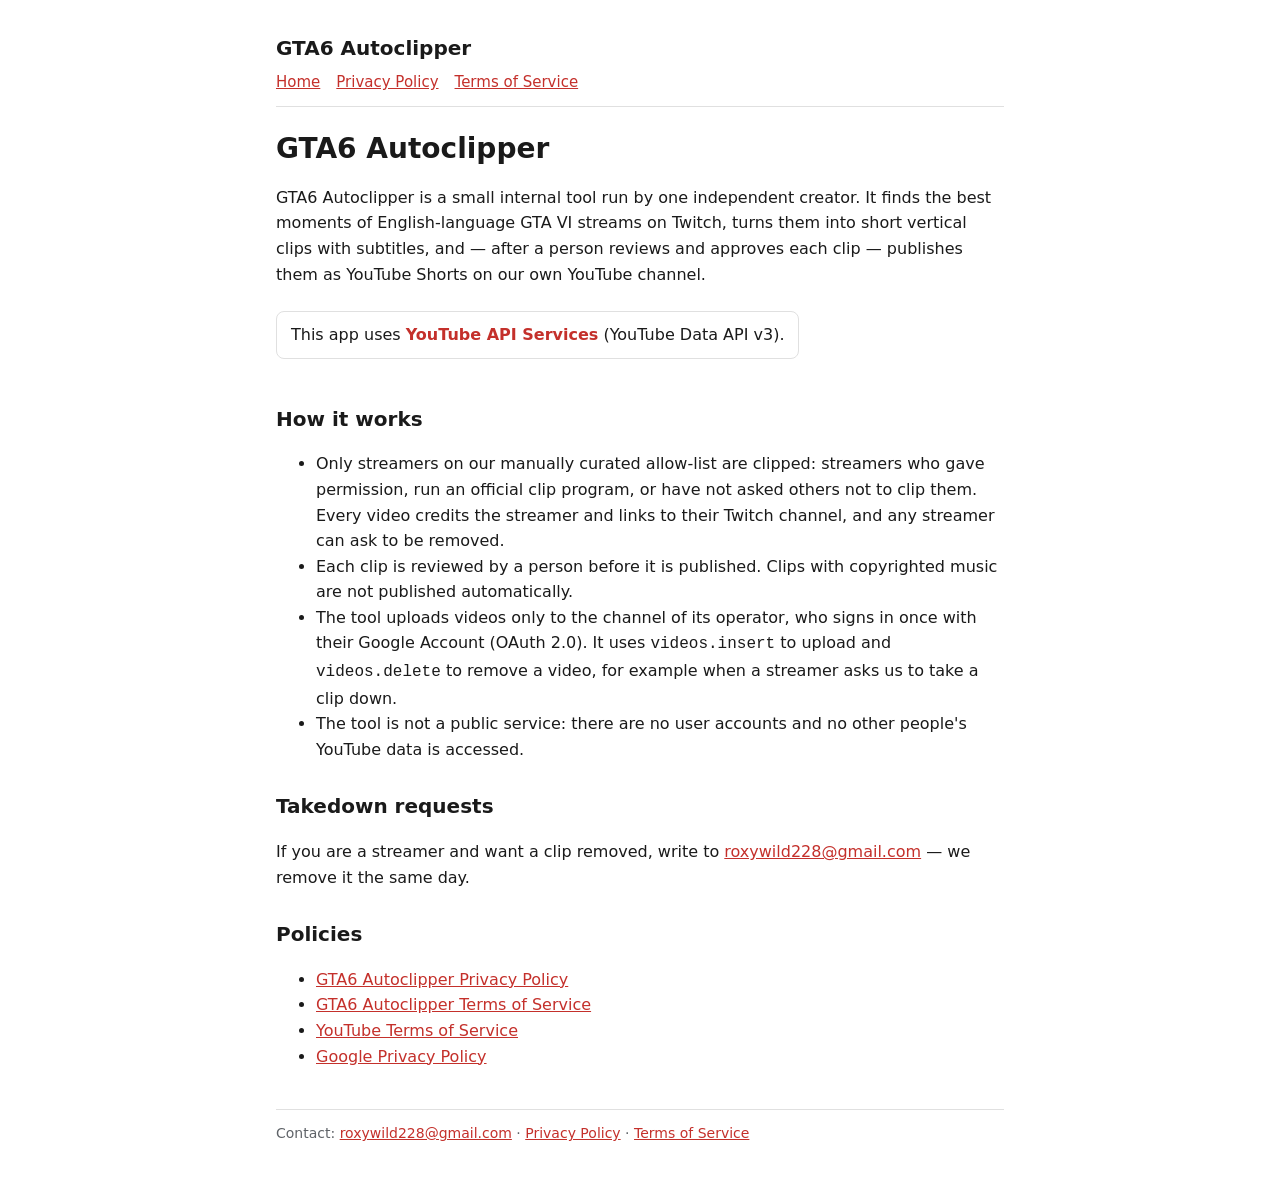
==== index.html @ a30e32bb "GTA6 Autoclipper: home, privacy policy, terms" ====
<!doctype html>
<html lang="en">
<head>
<meta charset="utf-8">
<meta name="viewport" content="width=device-width, initial-scale=1">
<title>GTA6 Autoclipper</title>
<meta name="description" content="GTA6 Autoclipper — an internal tool that publishes short highlight clips of GTA VI Twitch streams to our own YouTube channel.">
<link rel="stylesheet" href="style.css">
</head>
<body>
<main>
<header>
  <a class="home" href="./">GTA6 Autoclipper</a>
  <nav><a href="./">Home</a><a href="privacy.html">Privacy Policy</a><a href="terms.html">Terms of Service</a></nav>
</header>

<h1>GTA6 Autoclipper</h1>
<p>GTA6 Autoclipper is a small internal tool run by one independent creator. It finds the best moments of
English-language GTA VI streams on Twitch, turns them into short vertical clips with subtitles, and — after a person
reviews and approves each clip — publishes them as YouTube Shorts on our own YouTube channel.</p>

<div class="yt">This app uses <strong>YouTube API Services</strong> (YouTube Data API v3).</div>

<h2>How it works</h2>
<ul>
  <li>Only streamers on our manually curated allow-list are clipped: streamers who gave permission, run an official
    clip program, or have not asked others not to clip them. Every video credits the streamer and links to their
    Twitch channel, and any streamer can ask to be removed.</li>
  <li>Each clip is reviewed by a person before it is published. Clips with copyrighted music are not published
    automatically.</li>
  <li>The tool uploads videos only to the channel of its operator, who signs in once with their Google Account
    (OAuth 2.0). It uses <code>videos.insert</code> to upload and <code>videos.delete</code> to remove a video, for
    example when a streamer asks us to take a clip down.</li>
  <li>The tool is not a public service: there are no user accounts and no other people's YouTube data is
    accessed.</li>
</ul>

<h2>Takedown requests</h2>
<p>If you are a streamer and want a clip removed, write to
<a href="mailto:roxywild228@gmail.com">roxywild228@gmail.com</a> — we remove it the same day.</p>

<h2>Policies</h2>
<ul>
  <li><a href="privacy.html">GTA6 Autoclipper Privacy Policy</a></li>
  <li><a href="terms.html">GTA6 Autoclipper Terms of Service</a></li>
  <li><a href="https://www.youtube.com/t/terms">YouTube Terms of Service</a></li>
  <li><a href="https://policies.google.com/privacy">Google Privacy Policy</a></li>
</ul>

<footer>Contact: <a href="mailto:roxywild228@gmail.com">roxywild228@gmail.com</a> ·
  <a href="privacy.html">Privacy Policy</a> · <a href="terms.html">Terms of Service</a></footer>
</main>
</body>
</html>
---- style.css ----
:root { --bg: #ffffff; --text: #1a1a1a; --muted: #5f6368; --accent: #c4302b; --line: #e0e0e0; }
@media (prefers-color-scheme: dark) { :root { --bg: #121212; --text: #ececec; --muted: #a0a0a0; --accent: #ff4e45; --line: #333; } }
* { box-sizing: border-box; }
body { margin: 0; background: var(--bg); color: var(--text); font: 16px/1.6 system-ui, -apple-system, "Segoe UI", Roboto, sans-serif; }
main { max-width: 760px; margin: 0 auto; padding: 32px 16px 48px; }
header { border-bottom: 1px solid var(--line); padding-bottom: 12px; margin-bottom: 24px; }
header a.home { font-weight: 700; font-size: 20px; color: var(--text); text-decoration: none; }
nav { margin-top: 6px; font-size: 15px; }
nav a { margin-right: 16px; }
a { color: var(--accent); }
h1 { font-size: 28px; line-height: 1.25; }
h2 { font-size: 20px; margin-top: 28px; }
.yt { display: inline-block; border: 1px solid var(--line); border-radius: 8px; padding: 10px 14px; margin: 8px 0 16px; }
.yt strong { color: var(--accent); }
footer { border-top: 1px solid var(--line); margin-top: 40px; padding-top: 12px; color: var(--muted); font-size: 14px; }
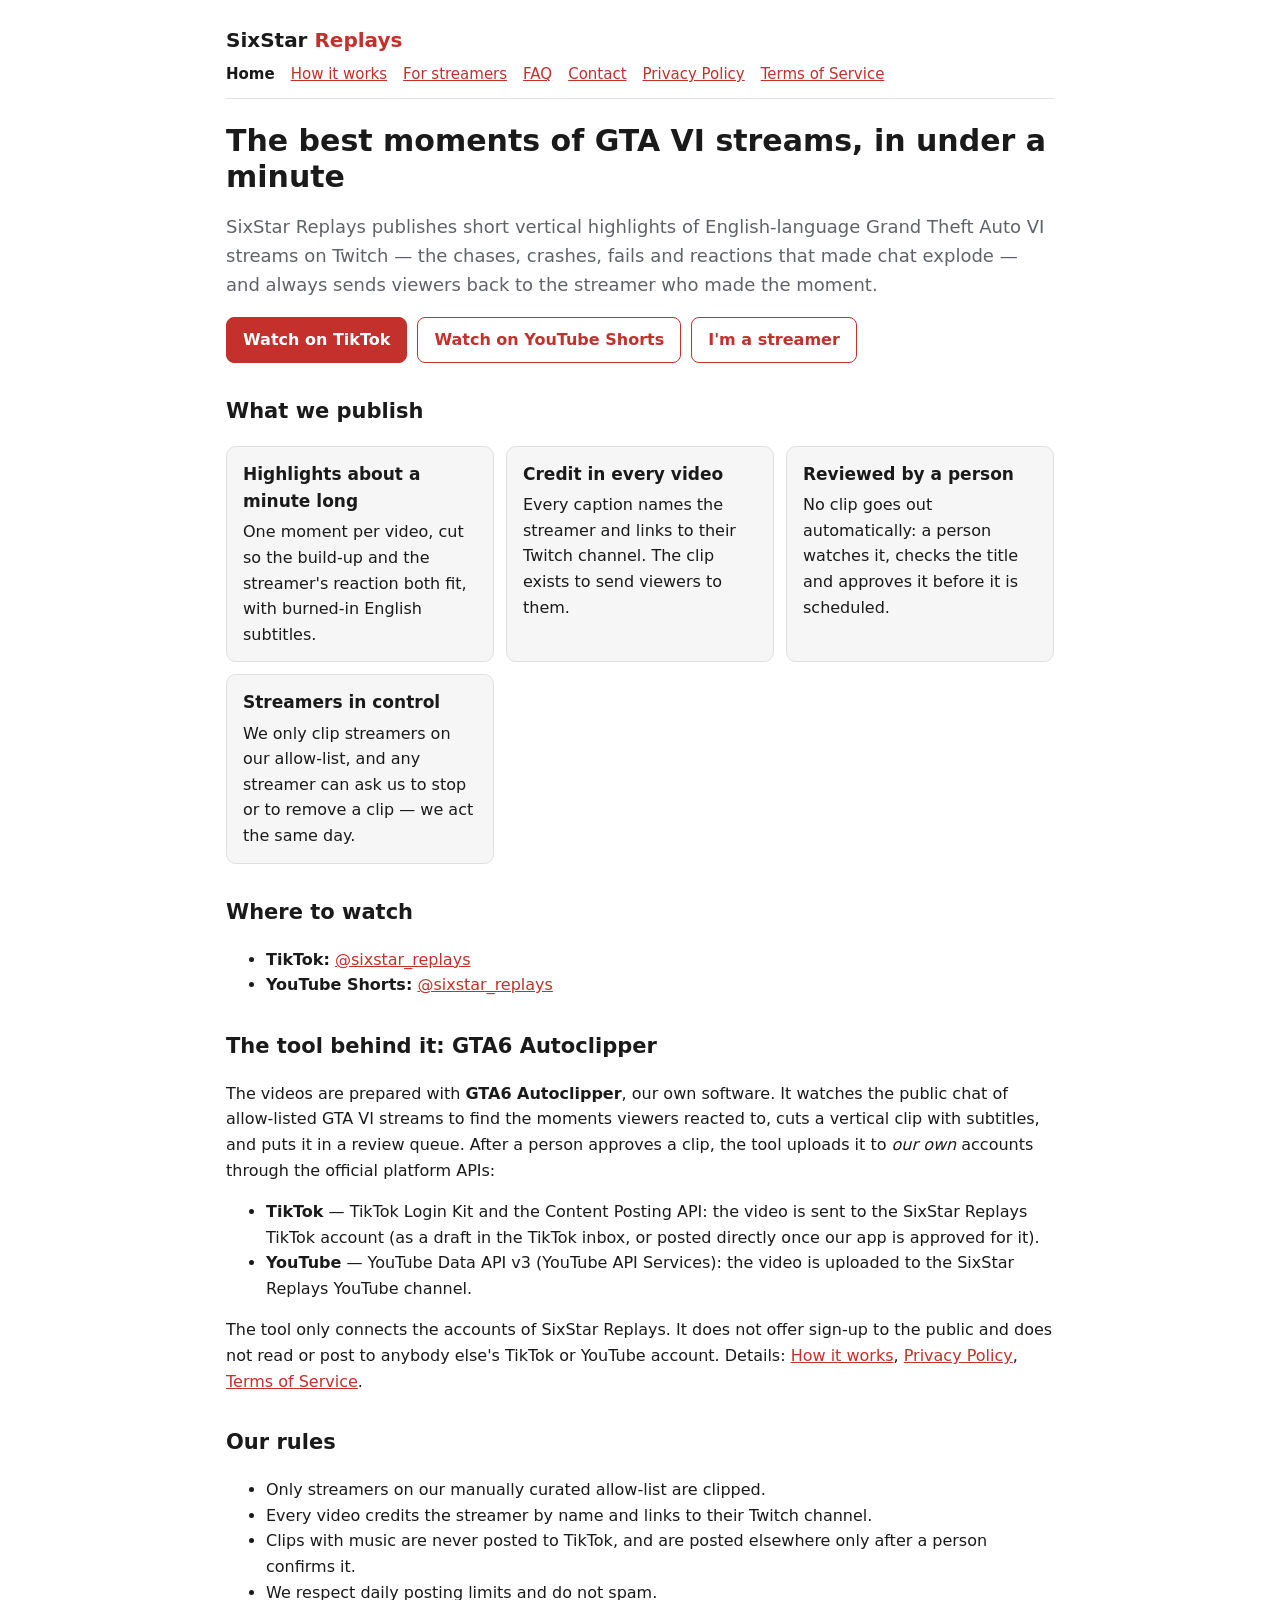
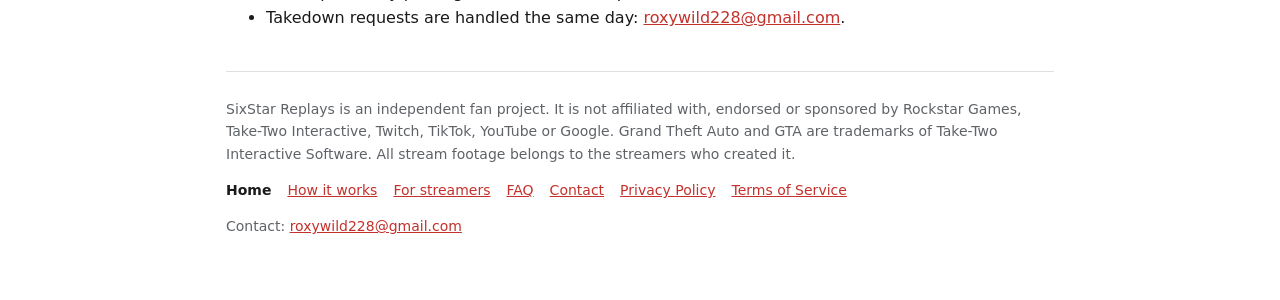
==== commit 302168ce: "Full website for TikTok app review: SixStar Replays pages, complete Privacy Policy and Terms TikTok " ====
--- a/index.html
+++ b/index.html
@@ -3,52 +3,74 @@
 <head>
 <meta charset="utf-8">
 <meta name="viewport" content="width=device-width, initial-scale=1">
-<title>GTA6 Autoclipper</title>
-<meta name="description" content="GTA6 Autoclipper — an internal tool that publishes short highlight clips of GTA VI Twitch streams to our own YouTube channel.">
+<title>SixStar Replays — GTA VI stream highlights</title>
+<meta name="description" content="Short highlights of English-language GTA VI Twitch streams on TikTok and YouTube Shorts, always crediting the streamer.">
 <link rel="stylesheet" href="style.css">
 </head>
 <body>
 <main>
 <header>
-  <a class="home" href="./">GTA6 Autoclipper</a>
-  <nav><a href="./">Home</a><a href="privacy.html">Privacy Policy</a><a href="terms.html">Terms of Service</a></nav>
+  <a class="home" href="./">SixStar <span>Replays</span></a>
+  <nav><a href="index.html" aria-current="page">Home</a><a href="how-it-works.html">How it works</a><a href="streamers.html">For streamers</a><a href="faq.html">FAQ</a><a href="contact.html">Contact</a><a href="privacy.html">Privacy Policy</a><a href="terms.html">Terms of Service</a></nav>
 </header>
+<h1>The best moments of GTA VI streams, in under a minute</h1>
+<p class="lead">SixStar Replays publishes short vertical highlights of English-language Grand Theft Auto VI streams
+on Twitch — the chases, crashes, fails and reactions that made chat explode — and always sends viewers back to the
+streamer who made the moment.</p>
+<div class="cta">
+  <a class="btn primary" href="https://www.tiktok.com/@sixstar_replays">Watch on TikTok</a>
+  <a class="btn" href="https://www.youtube.com/@sixstar_replays">Watch on YouTube Shorts</a>
+  <a class="btn" href="streamers.html">I'm a streamer</a>
+</div>
 
-<h1>GTA6 Autoclipper</h1>
-<p>GTA6 Autoclipper is a small internal tool run by one independent creator. It finds the best moments of
-English-language GTA VI streams on Twitch, turns them into short vertical clips with subtitles, and — after a person
-reviews and approves each clip — publishes them as YouTube Shorts on our own YouTube channel.</p>
+<h2>What we publish</h2>
+<div class="cards">
+  <div class="card"><h3>Highlights about a minute long</h3><p>One moment per video, cut so the build-up and the
+    streamer's reaction both fit, with burned-in English subtitles.</p></div>
+  <div class="card"><h3>Credit in every video</h3><p>Every caption names the streamer and links to their Twitch
+    channel. The clip exists to send viewers to them.</p></div>
+  <div class="card"><h3>Reviewed by a person</h3><p>No clip goes out automatically: a person watches it, checks the
+    title and approves it before it is scheduled.</p></div>
+  <div class="card"><h3>Streamers in control</h3><p>We only clip streamers on our allow-list, and any streamer can
+    ask us to stop or to remove a clip — we act the same day.</p></div>
+</div>
 
-<div class="yt">This app uses <strong>YouTube API Services</strong> (YouTube Data API v3).</div>
-
-<h2>How it works</h2>
+<h2>Where to watch</h2>
 <ul>
-  <li>Only streamers on our manually curated allow-list are clipped: streamers who gave permission, run an official
-    clip program, or have not asked others not to clip them. Every video credits the streamer and links to their
-    Twitch channel, and any streamer can ask to be removed.</li>
-  <li>Each clip is reviewed by a person before it is published. Clips with copyrighted music are not published
-    automatically.</li>
-  <li>The tool uploads videos only to the channel of its operator, who signs in once with their Google Account
-    (OAuth 2.0). It uses <code>videos.insert</code> to upload and <code>videos.delete</code> to remove a video, for
-    example when a streamer asks us to take a clip down.</li>
-  <li>The tool is not a public service: there are no user accounts and no other people's YouTube data is
-    accessed.</li>
+  <li><strong>TikTok:</strong> <a href="https://www.tiktok.com/@sixstar_replays">@sixstar_replays</a></li>
+  <li><strong>YouTube Shorts:</strong> <a href="https://www.youtube.com/@sixstar_replays">@sixstar_replays</a></li>
 </ul>
 
-<h2>Takedown requests</h2>
-<p>If you are a streamer and want a clip removed, write to
-<a href="mailto:roxywild228@gmail.com">roxywild228@gmail.com</a> — we remove it the same day.</p>
+<h2>The tool behind it: GTA6 Autoclipper</h2>
+<p>The videos are prepared with <strong>GTA6 Autoclipper</strong>, our own software. It watches the public chat of
+allow-listed GTA VI streams to find the moments viewers reacted to, cuts a vertical clip with subtitles, and puts it
+in a review queue. After a person approves a clip, the tool uploads it to <em>our own</em> accounts through the
+official platform APIs:</p>
+<ul>
+  <li><strong>TikTok</strong> — TikTok Login Kit and the Content Posting API: the video is sent to the SixStar
+    Replays TikTok account (as a draft in the TikTok inbox, or posted directly once our app is approved for it).</li>
+  <li><strong>YouTube</strong> — YouTube Data API v3 (YouTube API Services): the video is uploaded to the SixStar
+    Replays YouTube channel.</li>
+</ul>
+<p>The tool only connects the accounts of SixStar Replays. It does not offer sign-up to the public and does not read
+or post to anybody else's TikTok or YouTube account. Details: <a href="how-it-works.html">How it works</a>,
+<a href="privacy.html">Privacy Policy</a>, <a href="terms.html">Terms of Service</a>.</p>
 
-<h2>Policies</h2>
+<h2>Our rules</h2>
 <ul>
-  <li><a href="privacy.html">GTA6 Autoclipper Privacy Policy</a></li>
-  <li><a href="terms.html">GTA6 Autoclipper Terms of Service</a></li>
-  <li><a href="https://www.youtube.com/t/terms">YouTube Terms of Service</a></li>
-  <li><a href="https://policies.google.com/privacy">Google Privacy Policy</a></li>
+  <li>Only streamers on our manually curated allow-list are clipped.</li>
+  <li>Every video credits the streamer by name and links to their Twitch channel.</li>
+  <li>Clips with music are never posted to TikTok, and are posted elsewhere only after a person confirms it.</li>
+  <li>We respect daily posting limits and do not spam.</li>
+  <li>Takedown requests are handled the same day: <a href="mailto:roxywild228@gmail.com">roxywild228@gmail.com</a>.</li>
 </ul>
-
-<footer>Contact: <a href="mailto:roxywild228@gmail.com">roxywild228@gmail.com</a> ·
-  <a href="privacy.html">Privacy Policy</a> · <a href="terms.html">Terms of Service</a></footer>
+<footer>
+  <p>SixStar Replays is an independent fan project. It is not affiliated with, endorsed or sponsored by Rockstar Games,
+  Take-Two Interactive, Twitch, TikTok, YouTube or Google. Grand Theft Auto and GTA are trademarks of Take-Two
+  Interactive Software. All stream footage belongs to the streamers who created it.</p>
+  <nav><a href="index.html" aria-current="page">Home</a><a href="how-it-works.html">How it works</a><a href="streamers.html">For streamers</a><a href="faq.html">FAQ</a><a href="contact.html">Contact</a><a href="privacy.html">Privacy Policy</a><a href="terms.html">Terms of Service</a></nav>
+  <p>Contact: <a href="mailto:roxywild228@gmail.com">roxywild228@gmail.com</a></p>
+</footer>
 </main>
 </body>
 </html>
--- a/style.css
+++ b/style.css
@@ -1,15 +1,33 @@
-:root { --bg: #ffffff; --text: #1a1a1a; --muted: #5f6368; --accent: #c4302b; --line: #e0e0e0; }
-@media (prefers-color-scheme: dark) { :root { --bg: #121212; --text: #ececec; --muted: #a0a0a0; --accent: #ff4e45; --line: #333; } }
+:root { --bg: #ffffff; --panel: #f6f6f7; --text: #1a1a1a; --muted: #5f6368; --accent: #c4302b; --line: #e0e0e0; }
+@media (prefers-color-scheme: dark) { :root { --bg: #121212; --panel: #1c1c1e; --text: #ececec; --muted: #a0a0a0; --accent: #ff4e45; --line: #333; } }
 * { box-sizing: border-box; }
 body { margin: 0; background: var(--bg); color: var(--text); font: 16px/1.6 system-ui, -apple-system, "Segoe UI", Roboto, sans-serif; }
-main { max-width: 760px; margin: 0 auto; padding: 32px 16px 48px; }
+main { max-width: 860px; margin: 0 auto; padding: 24px 16px 48px; }
 header { border-bottom: 1px solid var(--line); padding-bottom: 12px; margin-bottom: 24px; }
 header a.home { font-weight: 700; font-size: 20px; color: var(--text); text-decoration: none; }
-nav { margin-top: 6px; font-size: 15px; }
-nav a { margin-right: 16px; }
+header a.home span { color: var(--accent); }
+nav { margin-top: 6px; font-size: 15px; display: flex; flex-wrap: wrap; gap: 4px 16px; }
+nav a[aria-current] { color: var(--text); font-weight: 600; text-decoration: none; }
 a { color: var(--accent); }
-h1 { font-size: 28px; line-height: 1.25; }
-h2 { font-size: 20px; margin-top: 28px; }
-.yt { display: inline-block; border: 1px solid var(--line); border-radius: 8px; padding: 10px 14px; margin: 8px 0 16px; }
-.yt strong { color: var(--accent); }
+h1 { font-size: 30px; line-height: 1.2; margin: 8px 0 12px; }
+h2 { font-size: 21px; margin-top: 32px; }
+h3 { font-size: 17px; margin: 20px 0 4px; }
+.lead { font-size: 18px; color: var(--muted); }
+.cards { display: grid; grid-template-columns: repeat(auto-fit, minmax(min(100%, 240px), 1fr)); gap: 12px; margin: 16px 0; }
+.card { background: var(--panel); border: 1px solid var(--line); border-radius: 10px; padding: 14px 16px; }
+.card h3 { margin-top: 0; }
+.card p { margin: 0; }
+ol.steps { padding-left: 22px; }
+ol.steps li { margin-bottom: 10px; }
+.cta { display: flex; flex-wrap: wrap; gap: 10px; margin: 16px 0; }
+.btn { display: inline-block; padding: 9px 16px; border-radius: 8px; border: 1px solid var(--accent); text-decoration: none; font-weight: 600; }
+.btn.primary { background: var(--accent); color: #fff; }
+.note { border-left: 3px solid var(--accent); background: var(--panel); padding: 10px 14px; border-radius: 0 8px 8px 0; }
+table { border-collapse: collapse; width: 100%; margin: 12px 0; font-size: 15px; }
+th, td { border: 1px solid var(--line); padding: 8px 10px; text-align: left; vertical-align: top; }
+th { background: var(--panel); }
+.table-wrap { overflow-x: auto; }
+dt { font-weight: 600; margin-top: 14px; }
+dd { margin: 2px 0 0; }
 footer { border-top: 1px solid var(--line); margin-top: 40px; padding-top: 12px; color: var(--muted); font-size: 14px; }
+footer nav { margin-top: 0; font-size: 14px; }
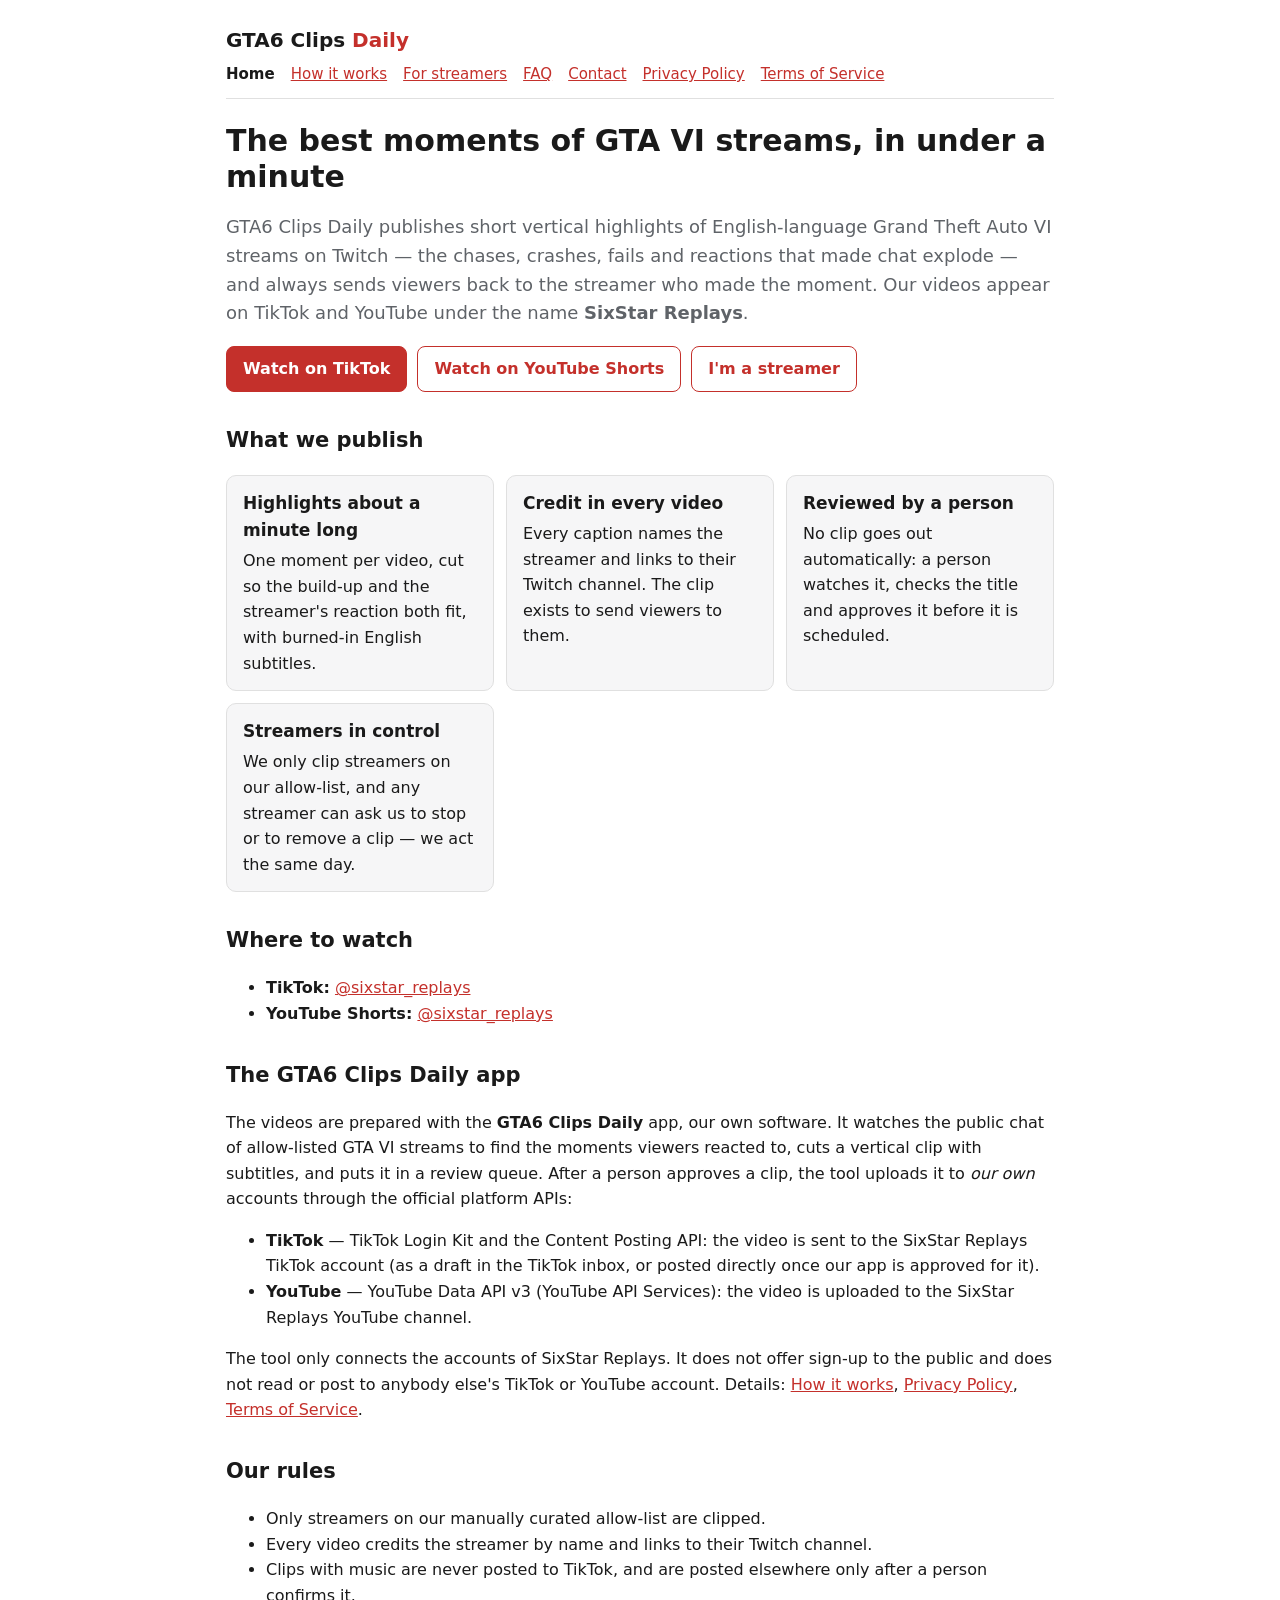
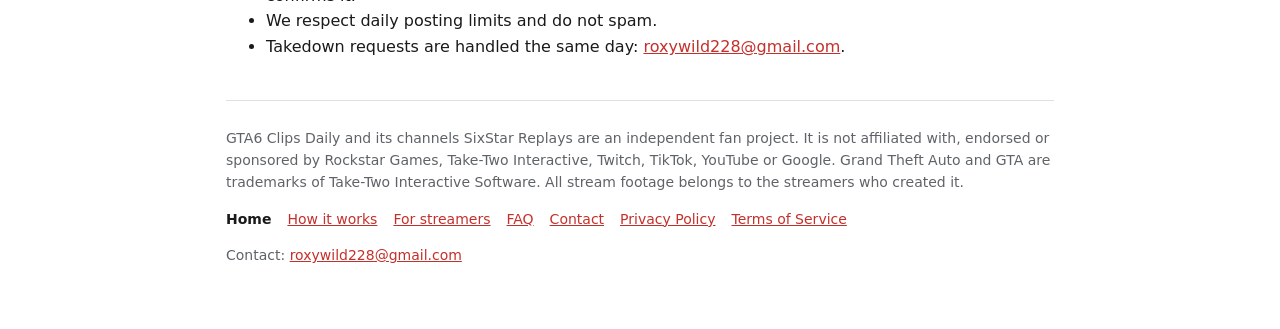
==== commit 5efd22e1: "Use the TikTok app name GTA6 Clips Daily across the site Co-Authored-By: Claude Opus 5.5 <noreply@an" ====
--- a/index.html
+++ b/index.html
@@ -3,20 +3,20 @@
 <head>
 <meta charset="utf-8">
 <meta name="viewport" content="width=device-width, initial-scale=1">
-<title>SixStar Replays — GTA VI stream highlights</title>
+<title>GTA6 Clips Daily — GTA VI stream highlights</title>
 <meta name="description" content="Short highlights of English-language GTA VI Twitch streams on TikTok and YouTube Shorts, always crediting the streamer.">
 <link rel="stylesheet" href="style.css">
 </head>
 <body>
 <main>
 <header>
-  <a class="home" href="./">SixStar <span>Replays</span></a>
+  <a class="home" href="./">GTA6 Clips <span>Daily</span></a>
   <nav><a href="index.html" aria-current="page">Home</a><a href="how-it-works.html">How it works</a><a href="streamers.html">For streamers</a><a href="faq.html">FAQ</a><a href="contact.html">Contact</a><a href="privacy.html">Privacy Policy</a><a href="terms.html">Terms of Service</a></nav>
 </header>
 <h1>The best moments of GTA VI streams, in under a minute</h1>
-<p class="lead">SixStar Replays publishes short vertical highlights of English-language Grand Theft Auto VI streams
+<p class="lead">GTA6 Clips Daily publishes short vertical highlights of English-language Grand Theft Auto VI streams
 on Twitch — the chases, crashes, fails and reactions that made chat explode — and always sends viewers back to the
-streamer who made the moment.</p>
+streamer who made the moment. Our videos appear on TikTok and YouTube under the name <strong>SixStar Replays</strong>.</p>
 <div class="cta">
   <a class="btn primary" href="https://www.tiktok.com/@sixstar_replays">Watch on TikTok</a>
   <a class="btn" href="https://www.youtube.com/@sixstar_replays">Watch on YouTube Shorts</a>
@@ -41,8 +41,8 @@
   <li><strong>YouTube Shorts:</strong> <a href="https://www.youtube.com/@sixstar_replays">@sixstar_replays</a></li>
 </ul>
 
-<h2>The tool behind it: GTA6 Autoclipper</h2>
-<p>The videos are prepared with <strong>GTA6 Autoclipper</strong>, our own software. It watches the public chat of
+<h2>The GTA6 Clips Daily app</h2>
+<p>The videos are prepared with the <strong>GTA6 Clips Daily</strong> app, our own software. It watches the public chat of
 allow-listed GTA VI streams to find the moments viewers reacted to, cuts a vertical clip with subtitles, and puts it
 in a review queue. After a person approves a clip, the tool uploads it to <em>our own</em> accounts through the
 official platform APIs:</p>
@@ -65,7 +65,7 @@
   <li>Takedown requests are handled the same day: <a href="mailto:roxywild228@gmail.com">roxywild228@gmail.com</a>.</li>
 </ul>
 <footer>
-  <p>SixStar Replays is an independent fan project. It is not affiliated with, endorsed or sponsored by Rockstar Games,
+  <p>GTA6 Clips Daily and its channels SixStar Replays are an independent fan project. It is not affiliated with, endorsed or sponsored by Rockstar Games,
   Take-Two Interactive, Twitch, TikTok, YouTube or Google. Grand Theft Auto and GTA are trademarks of Take-Two
   Interactive Software. All stream footage belongs to the streamers who created it.</p>
   <nav><a href="index.html" aria-current="page">Home</a><a href="how-it-works.html">How it works</a><a href="streamers.html">For streamers</a><a href="faq.html">FAQ</a><a href="contact.html">Contact</a><a href="privacy.html">Privacy Policy</a><a href="terms.html">Terms of Service</a></nav>
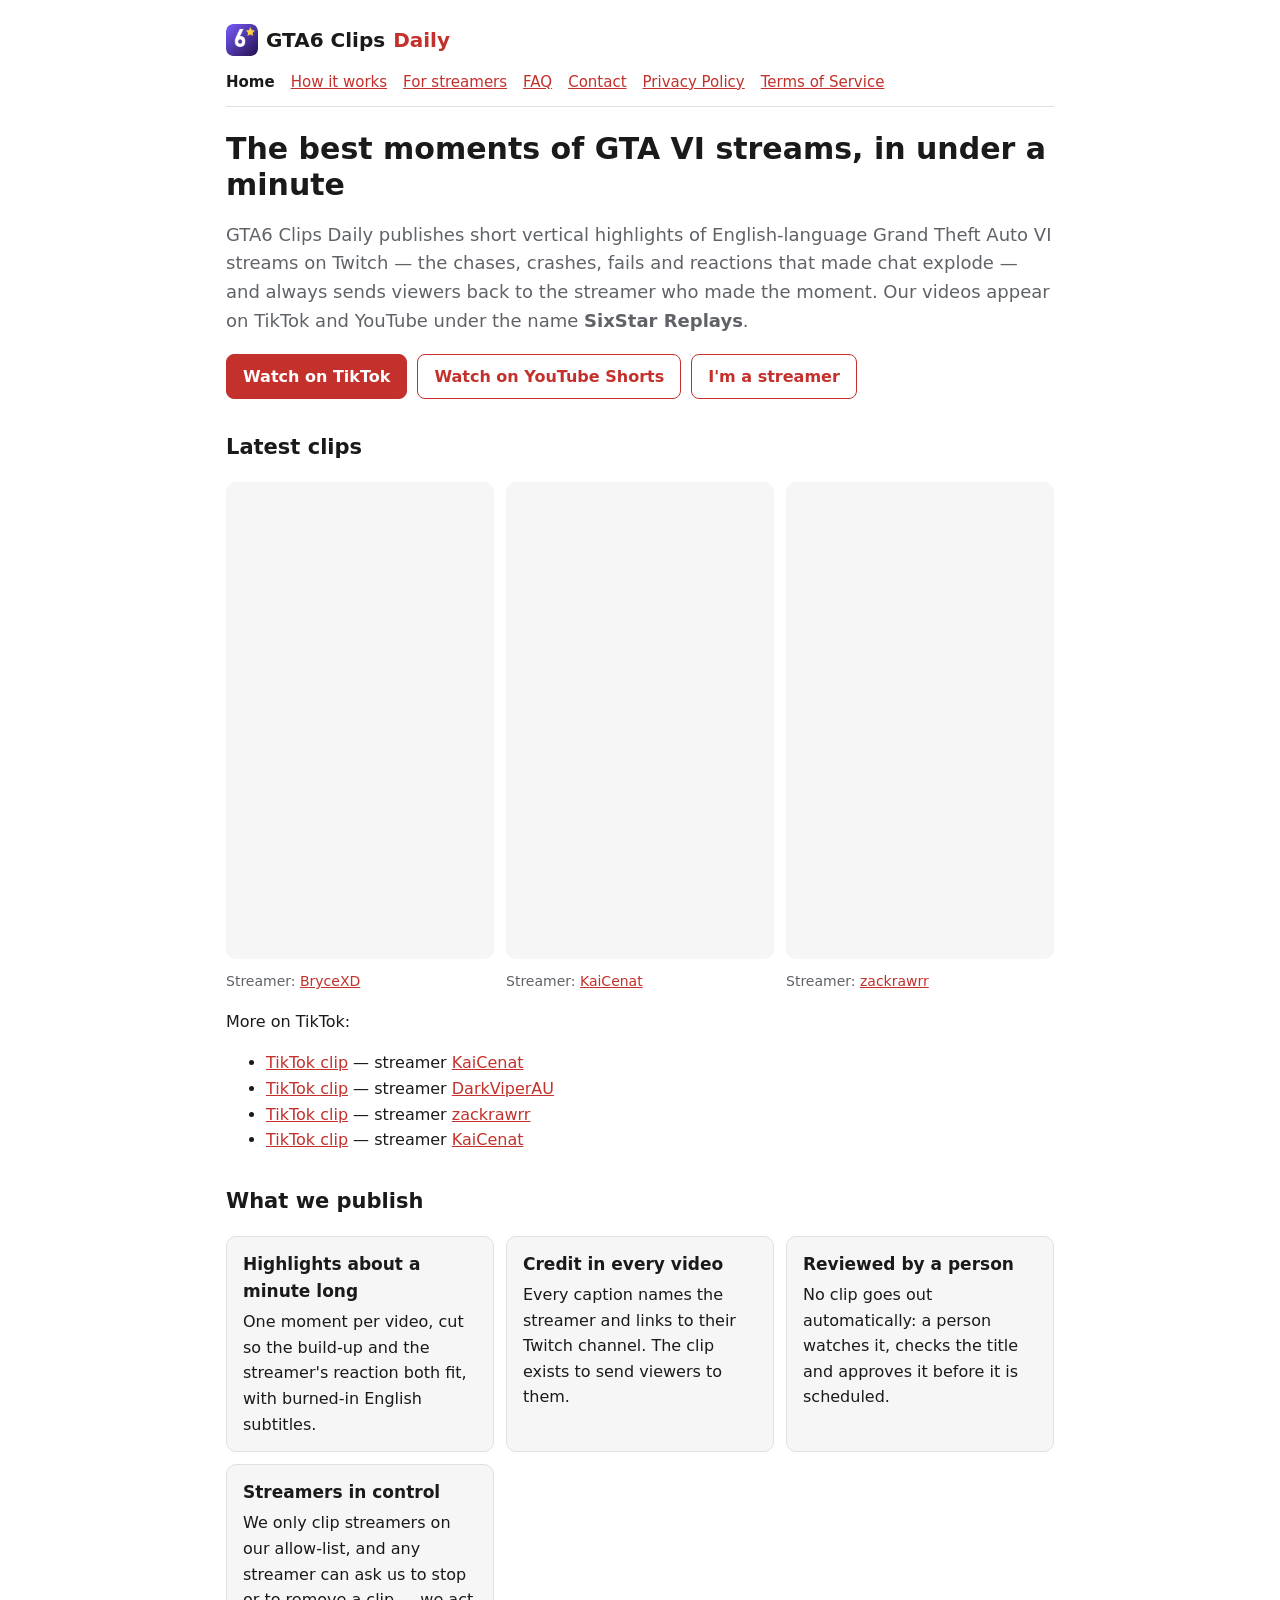
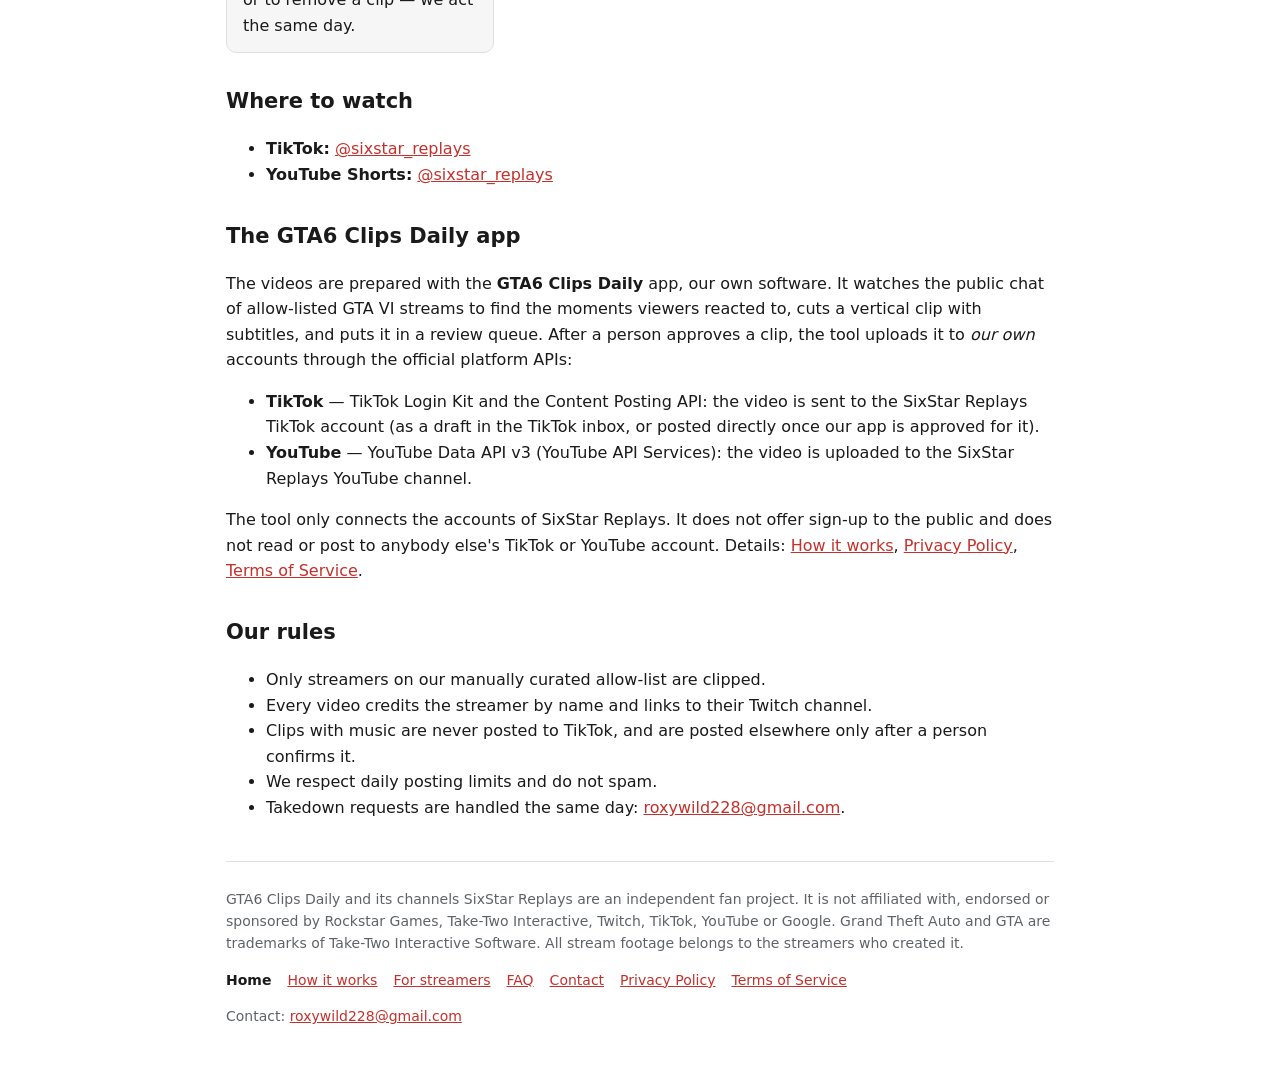
==== commit 428d8f3a: "App icon as logo and favicon, latest clips on the home page, note on YouTube embeds in privacy Co-Au" ====
--- a/index.html
+++ b/index.html
@@ -5,12 +5,16 @@
 <meta name="viewport" content="width=device-width, initial-scale=1">
 <title>GTA6 Clips Daily — GTA VI stream highlights</title>
 <meta name="description" content="Short highlights of English-language GTA VI Twitch streams on TikTok and YouTube Shorts, always crediting the streamer.">
+<link rel="icon" type="image/png" sizes="32x32" href="assets/icon-32.png">
+<link rel="icon" type="image/png" sizes="512x512" href="assets/icon-512.png">
+<link rel="apple-touch-icon" href="assets/icon-180.png">
+<meta property="og:image" content="https://yggg582.github.io/gta6-autoclipper-site/assets/icon-512.png">
 <link rel="stylesheet" href="style.css">
 </head>
 <body>
 <main>
 <header>
-  <a class="home" href="./">GTA6 Clips <span>Daily</span></a>
+  <a class="home" href="./"><img src="assets/icon-180.png" alt="" width="32" height="32"> GTA6 Clips <span>Daily</span></a>
   <nav><a href="index.html" aria-current="page">Home</a><a href="how-it-works.html">How it works</a><a href="streamers.html">For streamers</a><a href="faq.html">FAQ</a><a href="contact.html">Contact</a><a href="privacy.html">Privacy Policy</a><a href="terms.html">Terms of Service</a></nav>
 </header>
 <h1>The best moments of GTA VI streams, in under a minute</h1>
@@ -22,6 +26,23 @@
   <a class="btn" href="https://www.youtube.com/@sixstar_replays">Watch on YouTube Shorts</a>
   <a class="btn" href="streamers.html">I'm a streamer</a>
 </div>
+
+<h2>Latest clips</h2>
+<div class="clips">
+  <figure><iframe src="https://www.youtube-nocookie.com/embed/oy7c6AU_kBY" title="GTA VI highlight — BryceXD" loading="lazy" allow="encrypted-media; picture-in-picture" allowfullscreen></iframe>
+    <figcaption>Streamer: <a href="https://twitch.tv/brycexd">BryceXD</a></figcaption></figure>
+  <figure><iframe src="https://www.youtube-nocookie.com/embed/F-o0fwinVl8" title="GTA VI highlight — KaiCenat" loading="lazy" allow="encrypted-media; picture-in-picture" allowfullscreen></iframe>
+    <figcaption>Streamer: <a href="https://twitch.tv/kaicenat">KaiCenat</a></figcaption></figure>
+  <figure><iframe src="https://www.youtube-nocookie.com/embed/cuJGo-WkTew" title="GTA VI highlight — zackrawrr" loading="lazy" allow="encrypted-media; picture-in-picture" allowfullscreen></iframe>
+    <figcaption>Streamer: <a href="https://twitch.tv/zackrawrr">zackrawrr</a></figcaption></figure>
+</div>
+<p>More on TikTok:</p>
+<ul>
+  <li><a href="https://www.tiktok.com/@sixstar_replays/video/7710032911558397206">TikTok clip</a> — streamer <a href="https://twitch.tv/kaicenat">KaiCenat</a></li>
+  <li><a href="https://www.tiktok.com/@sixstar_replays/video/7709952665857412384">TikTok clip</a> — streamer <a href="https://twitch.tv/darkviperau">DarkViperAU</a></li>
+  <li><a href="https://www.tiktok.com/@sixstar_replays/video/7709944524272962848">TikTok clip</a> — streamer <a href="https://twitch.tv/zackrawrr">zackrawrr</a></li>
+  <li><a href="https://www.tiktok.com/@sixstar_replays/video/7709877686319009057">TikTok clip</a> — streamer <a href="https://twitch.tv/kaicenat">KaiCenat</a></li>
+</ul>
 
 <h2>What we publish</h2>
 <div class="cards">
--- a/style.css
+++ b/style.css
@@ -31,3 +31,9 @@
 dd { margin: 2px 0 0; }
 footer { border-top: 1px solid var(--line); margin-top: 40px; padding-top: 12px; color: var(--muted); font-size: 14px; }
 footer nav { margin-top: 0; font-size: 14px; }
+header a.home { display: inline-flex; align-items: center; gap: 8px; }
+header a.home img { border-radius: 7px; }
+.clips { display: grid; grid-template-columns: repeat(auto-fit, minmax(min(100%, 180px), 1fr)); gap: 12px; margin: 12px 0; }
+.clips figure { margin: 0; }
+.clips iframe { width: 100%; aspect-ratio: 9 / 16; border: 0; border-radius: 10px; background: var(--panel); }
+.clips figcaption { font-size: 14px; color: var(--muted); margin-top: 4px; }
